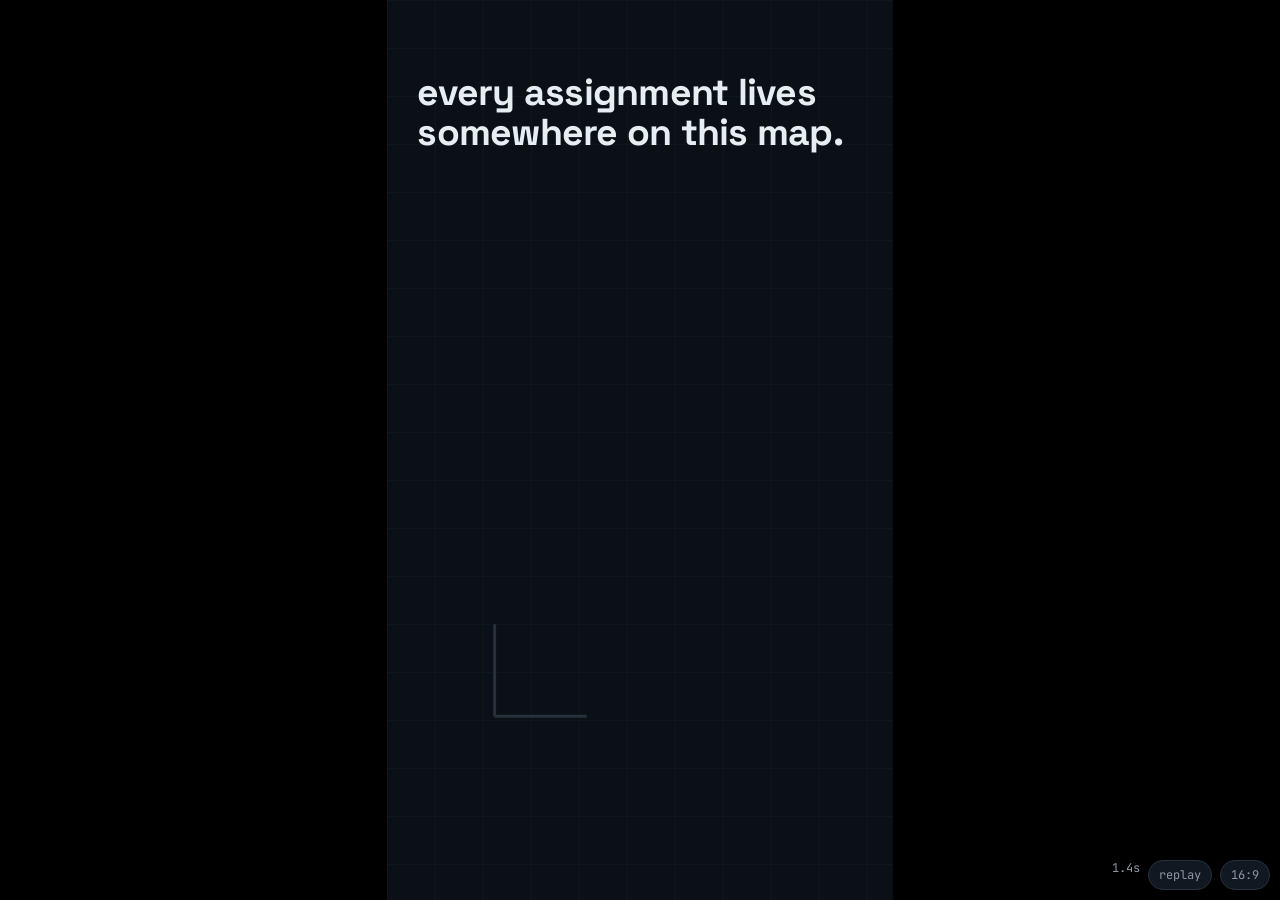
==== shorts/calibration.html @ 39317dcf "feat: sixty-second sort with explained feedback, classic preserved, 30s explainer short - index.html" ====
<!DOCTYPE html>
<html lang="en">
<head>
<meta charset="UTF-8">
<meta name="viewport" content="width=device-width, initial-scale=1.0">
<title>two axes, not one dial.</title>
<meta name="description" content="A 30-second explainer: productive challenge and exclusionary barriers are different axes. AI does not remove friction; it moves it.">
<link rel="stylesheet" href="https://fonts.googleapis.com/css2?family=Space+Grotesk:wght@400;500;700&family=JetBrains+Mono:wght@400;600&display=swap">
<style>
  :root{--bg:#0b1016;--panel:#111821;--line:#27313d;--text:#e6edf3;--dim:#8b98a5;--gold:#f0c040;
        --cal:#34d399;--byp:#60a5fa;--exc:#f87171;--grind:#fbbf24;--inf:#f59e0b;
        --sans:'Space Grotesk',sans-serif;--mono:'JetBrains Mono',monospace}
  *{box-sizing:border-box;margin:0;padding:0}
  html,body{height:100%;background:#000;color:var(--text);font-family:var(--sans)}
  /* stage: 9:16 by default, letterboxed to the viewport; ?wide=1 gives 16:9 */
  .stage{position:relative;width:min(100vw,calc(100vh*9/16));height:min(100vh,calc(100vw*16/9));margin:auto;background:var(--bg);overflow:hidden;
    background-image:linear-gradient(rgba(56,189,248,.04) 1px,transparent 1px),linear-gradient(90deg,rgba(56,189,248,.04) 1px,transparent 1px);background-size:48px 48px}
  body.wide .stage{width:min(100vw,calc(100vh*16/9));height:min(100vh,calc(100vw*9/16))}
  body{display:flex}
  .stage *{transition:opacity .5s ease,transform .6s cubic-bezier(.2,.8,.2,1)}
  .hide{opacity:0!important}
  .cap{position:absolute;left:6%;right:6%;top:8%;font-size:calc(var(--u)*7.4);font-weight:700;letter-spacing:-.02em;line-height:1.08}
  .sub{position:absolute;left:6%;right:6%;top:31%;font-size:calc(var(--u)*3.4);color:var(--dim);line-height:1.4;font-family:var(--mono)}
  .foot{position:absolute;left:6%;right:6%;bottom:5%;font-family:var(--mono);font-size:calc(var(--u)*2.6);color:var(--dim);letter-spacing:.08em}
  .foot b{color:var(--gold);display:block;font-size:calc(var(--u)*4.2);letter-spacing:-.01em;margin-bottom:.3em}
  .mapwrap{position:absolute;left:8%;width:84%;top:42%;aspect-ratio:1/1}
  body.wide .cap{top:8%;left:5%;right:48%;font-size:calc(var(--u)*7)} body.wide .sub{top:40%;left:5%;right:50%;font-size:calc(var(--u)*3.2)}
  body.wide .mapwrap{left:54%;width:40%;top:8%} body.wide .foot{left:5%;right:50%;bottom:8%}
  svg{width:100%;height:100%;overflow:visible}
  .ax{stroke:var(--line);stroke-width:3} .axlit{stroke:var(--gold);stroke-width:4}
  .lbl{font-family:var(--mono);font-size:11px;letter-spacing:.06em;fill:var(--dim);text-transform:lowercase}
  .q{font-family:var(--sans);font-weight:700;font-size:16px;letter-spacing:-.01em}
  .qs{font-family:var(--mono);font-size:9px;fill:var(--dim)}
  .zone{opacity:0}
  .dot{fill:var(--gold);stroke:#201f24;stroke-width:4}
  .trail{fill:none;stroke:var(--gold);stroke-width:2;opacity:.5}
  .rail{opacity:0}
  .ctrl{position:fixed;right:10px;bottom:10px;z-index:5;font-family:var(--mono);font-size:12px;color:var(--dim);display:flex;gap:8px}
  .ctrl button{font:inherit;color:inherit;background:var(--panel);border:1px solid var(--line);border-radius:999px;padding:6px 10px;cursor:pointer}
  body.render .ctrl{display:none}
</style>
</head>
<body>
<div class="stage" id="stage">
  <div class="cap" id="cap"></div>
  <div class="sub" id="sub"></div>
  <div class="mapwrap">
    <svg viewBox="0 0 400 440" id="svg">
      <rect class="zone" id="z-byp" x="50" y="200" width="150" height="150" fill="rgba(96,165,250,.18)"/>
      <rect class="zone" id="z-cal" x="200" y="200" width="150" height="150" fill="rgba(52,211,153,.18)"/>
      <rect class="zone" id="z-exc" x="50" y="50" width="150" height="150" fill="rgba(248,113,113,.18)"/>
      <rect class="zone" id="z-grind" x="200" y="50" width="150" height="150" fill="rgba(251,191,36,.15)"/>
      <line id="axx" class="ax" x1="50" y1="350" x2="50" y2="350"/>
      <line id="axy" class="ax" x1="50" y1="350" x2="50" y2="350"/>
      <line x1="200" y1="50" x2="200" y2="350" stroke="var(--line)" stroke-dasharray="3 6" id="mid1" class="hide"/>
      <line x1="50" y1="200" x2="350" y2="200" stroke="var(--line)" stroke-dasharray="3 6" id="mid2" class="hide"/>
      <text class="lbl hide" id="lx" x="200" y="378" text-anchor="middle">productive challenge →</text>
      <text class="lbl hide" id="ly" transform="translate(22 200) rotate(-90)" text-anchor="middle">exclusionary barrier →</text>
      <g class="zone" id="t-byp"><text class="q" x="60" y="328" fill="var(--byp)">bypass</text><text class="qs" x="60" y="341">polished, empty</text></g>
      <g class="zone" id="t-cal"><text class="q" x="210" y="328" fill="var(--cal)">calibrated</text><text class="qs" x="210" y="341">workout, no wall</text></g>
      <g class="zone" id="t-exc"><text class="q" x="60" y="72" fill="var(--exc)">exclusion</text><text class="qs" x="60" y="85">a wall, not a workout</text></g>
      <g class="zone" id="t-grind"><text class="q" x="210" y="72" fill="var(--grind)">grind</text><text class="qs" x="210" y="85">both high. which axis wins?</text></g>
      <g class="rail" id="rail"><rect x="50" y="398" width="300" height="34" rx="8" fill="none" stroke="var(--inf)" stroke-dasharray="4 4"/><text class="lbl" x="200" y="420" text-anchor="middle" fill="var(--inf)" style="fill:var(--inf)">infrastructure · policy · time · grading</text></g>
      <polyline class="trail" id="trail" points=""/>
      <circle class="dot hide" id="dot" r="11" cx="200" cy="200"/>
    </svg>
  </div>
  <div class="foot hide" id="foot"><b>friction lab.</b>minerclass.github.io/friction-game</div>
</div>
<div class="ctrl"><span id="tc">0.0s</span><button id="replay">replay</button><button id="aspect">16:9</button></div>

<script>
(function(){
  const q=new URLSearchParams(location.search);
  if(q.get('wide')==='1')document.body.classList.add('wide');
  if(q.get('render')==='1')document.body.classList.add('render');
  const st=document.getElementById('stage');
  function unit(){ st.style.setProperty('--u', (Math.min(st.clientWidth,st.clientHeight)/100)+'px'); } unit(); addEventListener('resize',unit);
  const $=id=>document.getElementById(id);
  const DUR=30;

  /* keyframes: [t, caption, subtitle] */
  const CAPS=[
    [0.0,'every assignment lives somewhere on this map.',''],
    [4.0,'across: how much the student has to think, argue, and stand behind.','productive challenge. the friction that makes learning durable.'],
    [9.0,'up: how much gets in the way of showing it.','exclusionary barrier. language, time, transcription, anxiety, access.'],
    [14.0,'four corners. one of them teaches.','a wall is a different kind of obstacle, not a higher dose of a workout.'],
    [19.5,'ai doesn’t remove friction. it moves it.','the output stays polished. the learning leaves the room.'],
    [24.5,'underneath it all: infrastructure.','policy, grading, protected time decide whether a good design survives.'],
    [27.0,'sort ten moves in sixty seconds.','']
  ];
  const lerp=(a,b,u)=>a+(b-a)*Math.min(1,Math.max(0,u));
  const ease=u=>u<0?0:u>1?1:u*u*(3-2*u);
  const px=x=>50+x*3, py=y=>350-y*3;
  let trail=[];

  function seek(t){
    // captions
    let c=CAPS[0]; for(const k of CAPS) if(t>=k[0]) c=k;
    $('cap').textContent=c[1]; $('sub').textContent=c[2];
    const sinceCap=t-c[0]; const capOp=ease(sinceCap/.5); $('cap').style.opacity=capOp; $('sub').style.opacity=ease((sinceCap-.4)/.5);
    // axes draw 0-4s
    const ax=ease((t-0.6)/2.2); $('axx').setAttribute('x2',lerp(50,350,ax)); $('axy').setAttribute('y2',lerp(350,50,ax));
    $('mid1').classList.toggle('hide',t<3.2); $('mid2').classList.toggle('hide',t<3.2);
    // x axis emphasis 4-9
    $('axx').setAttribute('class', (t>=4&&t<9)?'axlit':'ax'); $('lx').classList.toggle('hide',t<4.3);
    // y axis emphasis 9-14
    $('axy').setAttribute('class', (t>=9&&t<14)?'axlit':'ax'); $('ly').classList.toggle('hide',t<9.3);
    // zones 14-19.5 staggered
    [['byp',14.3],['cal',15.3],['exc',16.3],['grind',17.3]].forEach(([z,at])=>{ const o=ease((t-at)/.6); $('z-'+z).style.opacity=o; $('t-'+z).style.opacity=o; });
    // rail 24.5+
    $('rail').style.opacity=ease((t-24.7)/.6);
    // dot path
    const dot=$('dot'); dot.classList.toggle('hide',t<4.4);
    let x=50,y=50,col='var(--gold)';
    if(t<9){ x=lerp(50,75,ease((t-4.6)/2.5)); y=12; col='var(--cal)'; }
    else if(t<14){ x=lerp(75,40,ease((t-9.4)/2.4)); y=lerp(12,82,ease((t-9.4)/2.4)); col='var(--exc)'; }
    else if(t<19.5){ // tour the corners: exc -> grind -> cal
      if(t<16.3){x=40;y=82;col='var(--exc)'}
      else if(t<17.8){x=lerp(40,72,ease((t-16.3)/1.2));y=lerp(82,86,ease((t-16.3)/1.2));col='var(--grind)'}
      else {x=lerp(72,74,ease((t-17.8)/1));y=lerp(86,14,ease((t-17.8)/1.2));col='var(--cal)'}
    }
    else if(t<24.5){ const u=ease((t-20.2)/3); x=lerp(74,12,u); y=lerp(14,8,u); col=u>.5?'var(--byp)':'var(--cal)'; }
    else { x=12;y=8;col='var(--byp)'; if(t>=27){ const u=ease((t-27.2)/1.6); x=lerp(12,74,u); y=lerp(8,14,u); col=u>.5?'var(--cal)':'var(--byp)'; } }
    dot.setAttribute('cx',px(x)); dot.setAttribute('cy',py(y)); dot.style.fill=col;
    // trail: rebuild deterministically from sampled times
    const pts=[]; for(let s=Math.max(4.6,t-3);s<=t;s+=.2){ pts.push(sampleXY(s)); } $('trail').setAttribute('points',pts.map(p=>px(p[0])+','+py(p[1])).join(' '));
    $('foot').classList.toggle('hide',t<27.3);
    $('tc').textContent=t.toFixed(1)+'s';
  }
  function sampleXY(t){ // same path as above, used for the trail
    if(t<9) return [lerp(50,75,ease((t-4.6)/2.5)),12];
    if(t<14) return [lerp(75,40,ease((t-9.4)/2.4)),lerp(12,82,ease((t-9.4)/2.4))];
    if(t<16.3) return [40,82];
    if(t<17.8) return [lerp(40,72,ease((t-16.3)/1.2)),lerp(82,86,ease((t-16.3)/1.2))];
    if(t<19.5) return [lerp(72,74,ease((t-17.8)/1)),lerp(86,14,ease((t-17.8)/1.2))];
    if(t<24.5){const u=ease((t-20.2)/3);return [lerp(74,12,u),lerp(14,8,u)]}
    if(t<27) return [12,8];
    const u=ease((t-27.2)/1.6); return [lerp(12,74,u),lerp(8,14,u)];
  }
  window.__seek=seek; window.__duration=DUR;

  // live playback (rAF), unless rendering
  let start=null, raf=null;
  function play(){ cancelAnimationFrame(raf); start=performance.now(); const step=now=>{ const t=(now-start)/1000; seek(Math.min(t,DUR)); if(t<DUR) raf=requestAnimationFrame(step); }; raf=requestAnimationFrame(step); }
  if(!document.body.classList.contains('render')){ // disable CSS transitions fighting rAF? keep them; they smooth caption fades
    play(); } else { // in render mode, kill transitions so each seek is exact
    const s=document.createElement('style'); s.textContent='.stage *{transition:none!important}'; document.head.appendChild(s); seek(0); }
  $('replay').onclick=play;
  $('aspect').onclick=()=>{ const w=document.body.classList.toggle('wide'); $('aspect').textContent=w?'9:16':'16:9'; unit(); };
})();
</script>
</body>
</html>
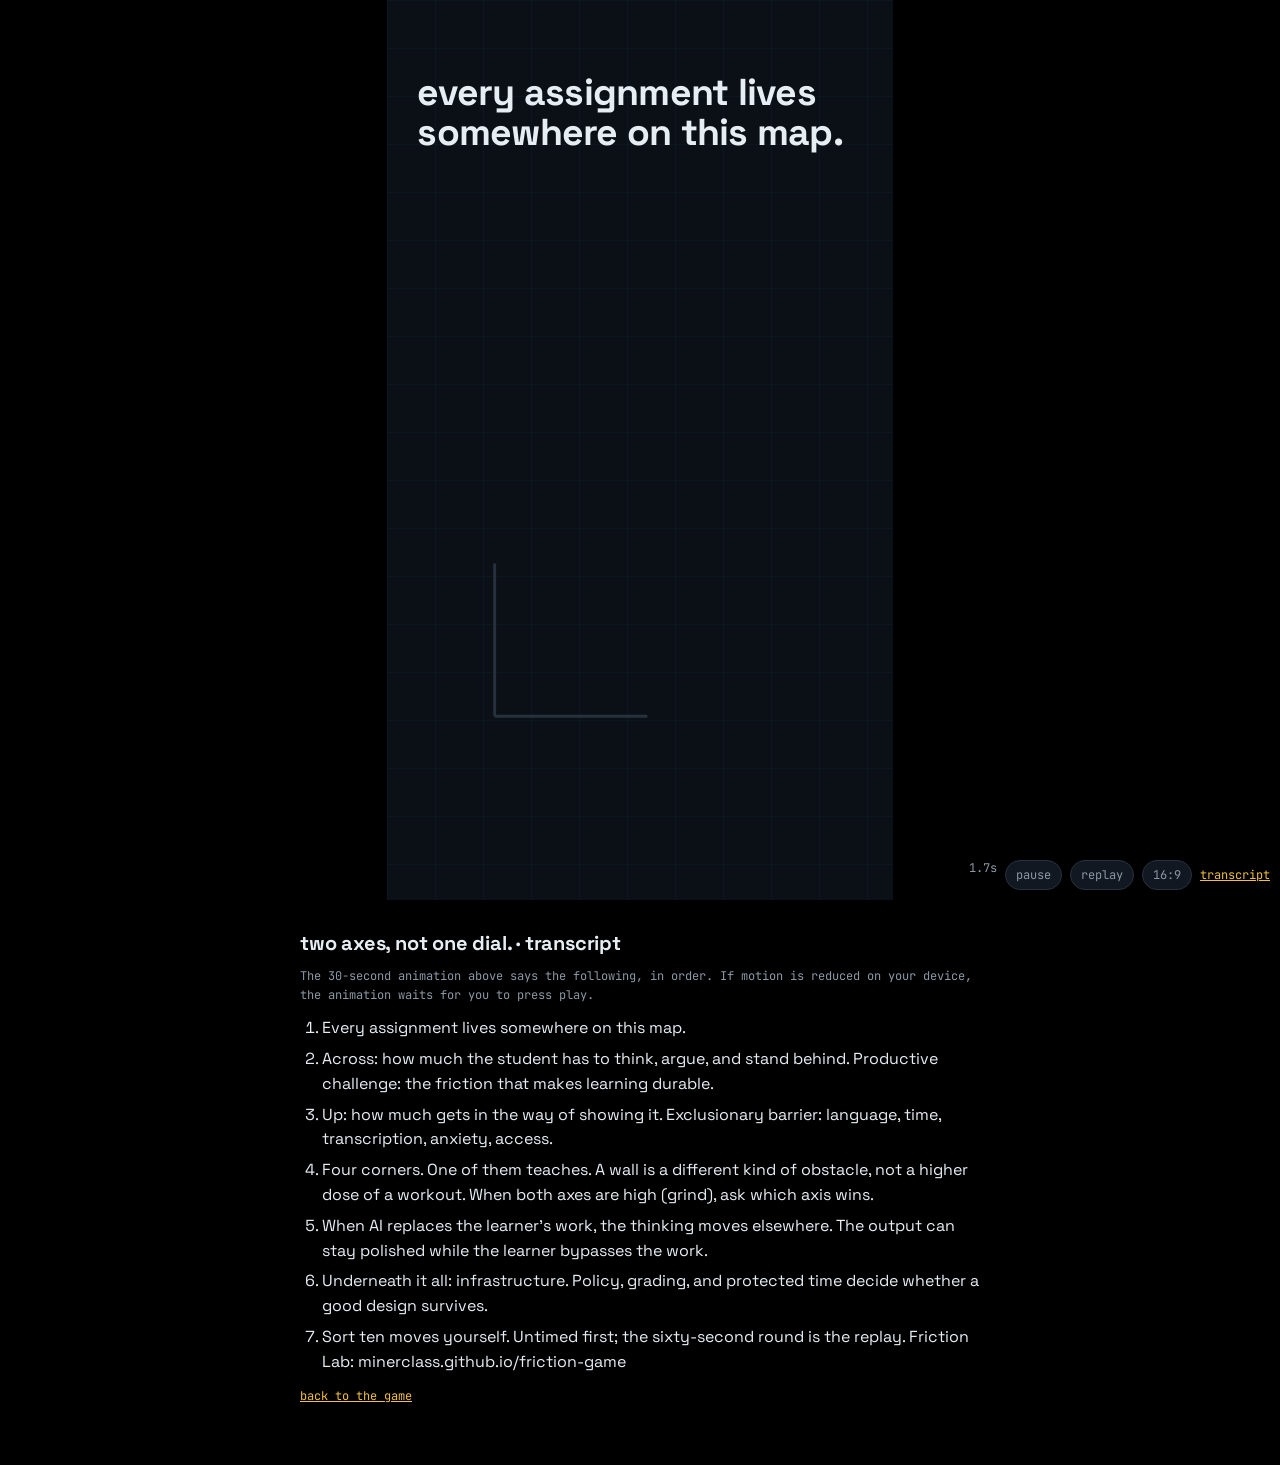
==== commit f6cc5897: "fix: complete results diagnosis, modal tutorial, grind labeling, scenario keys, untimed-first, expla" ====
--- a/shorts/calibration.html
+++ b/shorts/calibration.html
@@ -4,7 +4,7 @@
 <meta charset="UTF-8">
 <meta name="viewport" content="width=device-width, initial-scale=1.0">
 <title>two axes, not one dial.</title>
-<meta name="description" content="A 30-second explainer: productive challenge and exclusionary barriers are different axes. AI does not remove friction; it moves it.">
+<meta name="description" content="A 30-second explainer: productive challenge and exclusionary barriers are different axes. When AI replaces the learner's work, the thinking moves elsewhere.">
 <link rel="stylesheet" href="https://fonts.googleapis.com/css2?family=Space+Grotesk:wght@400;500;700&family=JetBrains+Mono:wght@400;600&display=swap">
 <style>
   :root{--bg:#0b1016;--panel:#111821;--line:#27313d;--text:#e6edf3;--dim:#8b98a5;--gold:#f0c040;
@@ -13,10 +13,17 @@
   *{box-sizing:border-box;margin:0;padding:0}
   html,body{height:100%;background:#000;color:var(--text);font-family:var(--sans)}
   /* stage: 9:16 by default, letterboxed to the viewport; ?wide=1 gives 16:9 */
-  .stage{position:relative;width:min(100vw,calc(100vh*9/16));height:min(100vh,calc(100vw*16/9));margin:auto;background:var(--bg);overflow:hidden;
+  .stage{position:relative;flex:none;width:min(100vw,calc(100vh*9/16));height:min(100vh,calc(100vw*16/9));margin:0 auto;background:var(--bg);overflow:hidden;
     background-image:linear-gradient(rgba(56,189,248,.04) 1px,transparent 1px),linear-gradient(90deg,rgba(56,189,248,.04) 1px,transparent 1px);background-size:48px 48px}
   body.wide .stage{width:min(100vw,calc(100vh*16/9));height:min(100vh,calc(100vw*9/16))}
-  body{display:flex}
+  body{display:flex;flex-direction:column;align-items:center;min-height:100vh;overflow:auto}
+  .transcript{max-width:720px;width:100%;padding:28px 20px 60px;color:var(--text);font-size:16px;line-height:1.55}
+  .transcript h2{font-size:20px;margin-bottom:8px;letter-spacing:-.01em}
+  .transcript ol{padding-left:22px;margin:12px 0} .transcript li{margin:6px 0}
+  .transcript .muted{color:var(--dim);font-family:var(--mono);font-size:12px}
+  .transcript a{color:var(--gold)}
+  .ctrl a{color:var(--gold);align-self:center}
+  body.render .transcript{display:none}
   .stage *{transition:opacity .5s ease,transform .6s cubic-bezier(.2,.8,.2,1)}
   .hide{opacity:0!important}
   .cap{position:absolute;left:6%;right:6%;top:8%;font-size:calc(var(--u)*7.4);font-weight:700;letter-spacing:-.02em;line-height:1.08}
@@ -67,7 +74,21 @@
   </div>
   <div class="foot hide" id="foot"><b>friction lab.</b>minerclass.github.io/friction-game</div>
 </div>
-<div class="ctrl"><span id="tc">0.0s</span><button id="replay">replay</button><button id="aspect">16:9</button></div>
+<div class="ctrl" role="group" aria-label="Explainer controls"><span id="tc" aria-hidden="true">0.0s</span><button id="playBtn" aria-pressed="false">play</button><button id="replay">replay</button><button id="aspect">16:9</button><a href="#transcript">transcript</a></div>
+<section id="transcript" class="transcript" aria-label="Transcript">
+  <h2>two axes, not one dial. · transcript</h2>
+  <p class="muted">The 30-second animation above says the following, in order. If motion is reduced on your device, the animation waits for you to press play.</p>
+  <ol>
+    <li>Every assignment lives somewhere on this map.</li>
+    <li>Across: how much the student has to think, argue, and stand behind. Productive challenge: the friction that makes learning durable.</li>
+    <li>Up: how much gets in the way of showing it. Exclusionary barrier: language, time, transcription, anxiety, access.</li>
+    <li>Four corners. One of them teaches. A wall is a different kind of obstacle, not a higher dose of a workout. When both axes are high (grind), ask which axis wins.</li>
+    <li>When AI replaces the learner's work, the thinking moves elsewhere. The output can stay polished while the learner bypasses the work.</li>
+    <li>Underneath it all: infrastructure. Policy, grading, and protected time decide whether a good design survives.</li>
+    <li>Sort ten moves yourself. Untimed first; the sixty-second round is the replay. Friction Lab: minerclass.github.io/friction-game</li>
+  </ol>
+  <p class="muted"><a href="../">back to the game</a></p>
+</section>
 
 <script>
 (function(){
@@ -85,9 +106,9 @@
     [4.0,'across: how much the student has to think, argue, and stand behind.','productive challenge. the friction that makes learning durable.'],
     [9.0,'up: how much gets in the way of showing it.','exclusionary barrier. language, time, transcription, anxiety, access.'],
     [14.0,'four corners. one of them teaches.','a wall is a different kind of obstacle, not a higher dose of a workout.'],
-    [19.5,'ai doesn’t remove friction. it moves it.','the output stays polished. the learning leaves the room.'],
+    [19.5,'when ai replaces the learner’s work, the thinking moves elsewhere.','the output can stay polished while the learner bypasses the work.'],
     [24.5,'underneath it all: infrastructure.','policy, grading, protected time decide whether a good design survives.'],
-    [27.0,'sort ten moves in sixty seconds.','']
+    [27.0,'sort ten moves yourself.','untimed first. the sixty-second round is the replay.']
   ];
   const lerp=(a,b,u)=>a+(b-a)*Math.min(1,Math.max(0,u));
   const ease=u=>u<0?0:u>1?1:u*u*(3-2*u);
@@ -140,13 +161,21 @@
   }
   window.__seek=seek; window.__duration=DUR;
 
-  // live playback (rAF), unless rendering
-  let start=null, raf=null;
-  function play(){ cancelAnimationFrame(raf); start=performance.now(); const step=now=>{ const t=(now-start)/1000; seek(Math.min(t,DUR)); if(t<DUR) raf=requestAnimationFrame(step); }; raf=requestAnimationFrame(step); }
-  if(!document.body.classList.contains('render')){ // disable CSS transitions fighting rAF? keep them; they smooth caption fades
-    play(); } else { // in render mode, kill transitions so each seek is exact
-    const s=document.createElement('style'); s.textContent='.stage *{transition:none!important}'; document.head.appendChild(s); seek(0); }
-  $('replay').onclick=play;
+  // live playback with pause/resume; a deterministic seek drives rendering
+  let raf=null, playing=false, pos=0, lastNow=0;
+  const reduced=window.matchMedia&&window.matchMedia('(prefers-reduced-motion: reduce)').matches;
+  function setBtn(){ $('playBtn').textContent=playing?'pause':(pos>=DUR?'replay':'play'); $('playBtn').setAttribute('aria-pressed',playing); }
+  function step(now){ if(!playing)return; pos=Math.min(DUR,pos+(now-lastNow)/1000); lastNow=now; seek(pos); if(pos<DUR) raf=requestAnimationFrame(step); else { playing=false; setBtn(); } }
+  function play(){ if(pos>=DUR) pos=0; playing=true; lastNow=performance.now(); cancelAnimationFrame(raf); raf=requestAnimationFrame(step); setBtn(); }
+  function pause(){ playing=false; cancelAnimationFrame(raf); setBtn(); }
+  function replay(){ pos=0; seek(0); play(); }
+  $('playBtn').onclick=()=>playing?pause():play();
+  $('replay').onclick=replay;
+  document.addEventListener('keydown',e=>{ if(e.key===' '&&e.target===document.body){ e.preventDefault(); playing?pause():play(); } });
+  if(document.body.classList.contains('render')){ // kill transitions so each seek is exact
+    const s=document.createElement('style'); s.textContent='.stage *{transition:none!important}'; document.head.appendChild(s); seek(0);
+  } else if(reduced){ pos=DUR; seek(DUR); setBtn(); } // reduced motion: show the finished map; the viewer starts playback
+  else play();
   $('aspect').onclick=()=>{ const w=document.body.classList.toggle('wide'); $('aspect').textContent=w?'9:16':'16:9'; unit(); };
 })();
 </script>
